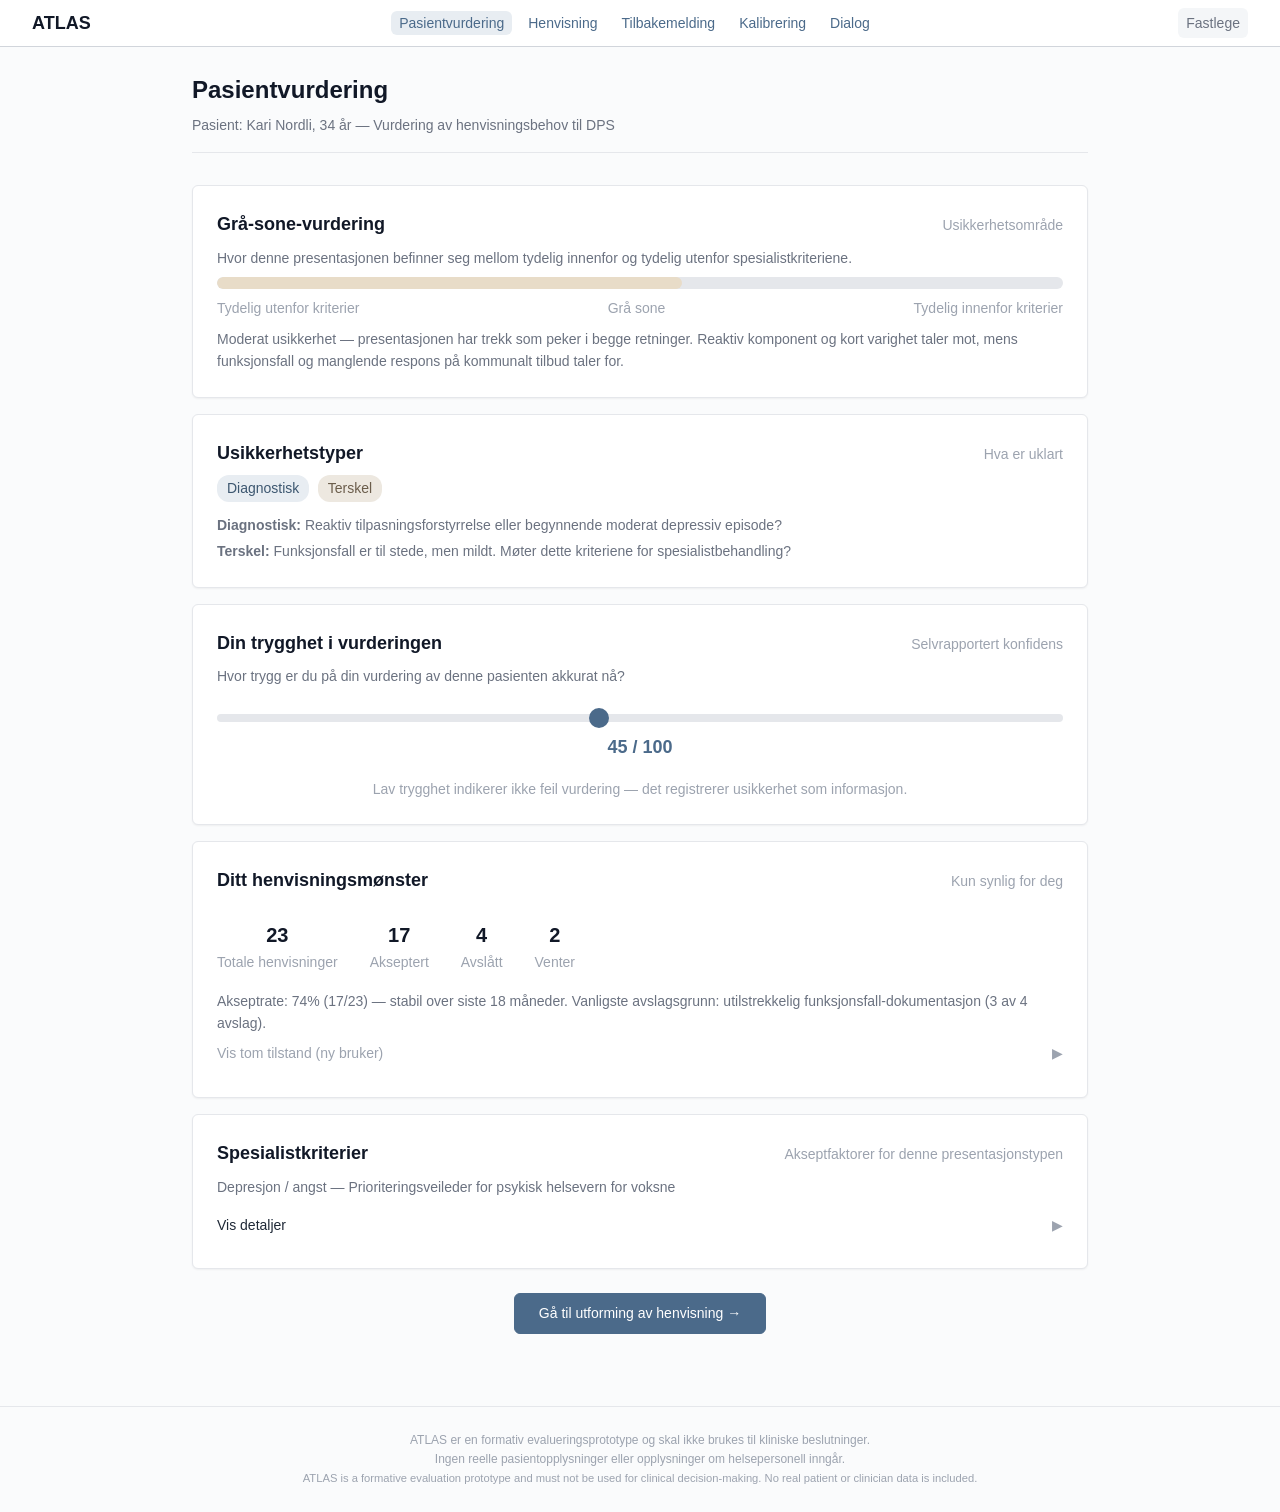
==== gp/1a.html @ a5024516 "ATLAS formative evaluation prototype v1.0 — 7 screens, 27 components, all 10 DPs" ====
<!DOCTYPE html>
<html lang="no">
<head>
  <meta charset="UTF-8">
  <meta name="viewport" content="width=device-width, initial-scale=1.0">
  <title>ATLAS — Pasientvurdering (Fastlege)</title>
  <link rel="stylesheet" href="../css/style.css">
</head>
<body>

  <!-- Screen 1A: GP Patient Assessment Overview | Decision Point 1 -->
  <nav class="nav-bar">
    <span class="nav-title">ATLAS</span>
    <ul class="nav-links">
      <li><a href="1a.html" class="active">Pasientvurdering</a></li>
      <li><a href="1b.html">Henvisning</a></li>
      <li><a href="1c.html">Tilbakemelding</a></li>
      <li><a href="../shared/3a.html">Kalibrering</a></li>
      <li><a href="../shared/3b.html">Dialog</a></li>
    </ul>
    <span class="nav-role">Fastlege</span>
  </nav>

  <div class="page-container">

    <div class="screen-header">
      <h1>Pasientvurdering</h1>
      <p class="screen-context">Pasient: Kari Nordli, 34 år — Vurdering av henvisningsbehov til DPS</p>
    </div>

    <!-- Component 1: Grey-zone indicator | DP7 | CUCF D1 | Source: atlas-mockup-specification Screen 1A Row 1 -->
    <div class="card">
      <div class="card-header">
        <span class="card-title">Grå-sone-vurdering</span>
        <span class="card-label">Usikkerhetsområde</span>
      </div>
      <p style="font-size: var(--text-sm); color: var(--color-text-secondary); margin-bottom: var(--space-sm);">
        Hvor denne presentasjonen befinner seg mellom tydelig innenfor og tydelig utenfor spesialistkriteriene.
      </p>
      <div class="uncertainty-band moderate" style="background: var(--color-border-light);">
        <div class="band-fill" style="width: 55%;"></div>
      </div>
      <div class="uncertainty-labels">
        <span>Tydelig utenfor kriterier</span>
        <span>Grå sone</span>
        <span>Tydelig innenfor kriterier</span>
      </div>
      <p style="font-size: var(--text-sm); color: var(--color-text-secondary); margin-top: var(--space-sm);">
        Moderat usikkerhet — presentasjonen har trekk som peker i begge retninger. Reaktiv komponent og kort varighet taler mot, mens funksjonsfall og manglende respons på kommunalt tilbud taler for.
      </p>
    </div>

    <!-- Component 2: Uncertainty type flags | DP7 | CUCF D1 | Source: atlas-mockup-specification Screen 1A Row 2 -->
    <div class="card">
      <div class="card-header">
        <span class="card-title">Usikkerhetstyper</span>
        <span class="card-label">Hva er uklart</span>
      </div>
      <div style="margin-top: var(--space-xs);">
        <span class="tag tag-diagnostic">Diagnostisk</span>
        <span class="tag tag-threshold">Terskel</span>
      </div>
      <div style="margin-top: var(--space-sm); font-size: var(--text-sm); color: var(--color-text-secondary);">
        <p style="margin-bottom: var(--space-xs);"><strong>Diagnostisk:</strong> Reaktiv tilpasningsforstyrrelse eller begynnende moderat depressiv episode?</p>
        <p><strong>Terskel:</strong> Funksjonsfall er til stede, men mildt. Møter dette kriteriene for spesialistbehandling?</p>
      </div>
    </div>

    <!-- Component 3: Confidence self-report | DP1, DP10 | CUCF D2 | Source: atlas-mockup-specification Screen 1A Row 3 -->
    <div class="card">
      <div class="card-header">
        <span class="card-title">Din trygghet i vurderingen</span>
        <span class="card-label">Selvrapportert konfidens</span>
      </div>
      <p style="font-size: var(--text-sm); color: var(--color-text-secondary); margin-bottom: var(--space-sm);">
        Hvor trygg er du på din vurdering av denne pasienten akkurat nå?
      </p>
      <div class="confidence-slider-container">
        <input type="range" class="confidence-slider" min="0" max="100" value="45">
        <div class="confidence-value">45 / 100</div>
      </div>
      <p style="font-size: var(--text-sm); color: var(--color-text-muted); text-align: center;">
        Lav trygghet indikerer ikke feil vurdering — det registrerer usikkerhet som informasjon.
      </p>
    </div>

    <!-- Component 4: Pattern history summary | DP1, DP10 | CUCF D2 | Source: atlas-mockup-specification Screen 1A Row 4 -->
    <div class="card">
      <div class="card-header">
        <span class="card-title">Ditt henvisningsmønster</span>
        <span class="card-label">Kun synlig for deg</span>
      </div>

      <!-- Mature data state -->
      <div class="trend-summary">
        <div class="trend-stat">
          <div class="stat-value">23</div>
          <div class="stat-label">Totale henvisninger</div>
        </div>
        <div class="trend-stat">
          <div class="stat-value">17</div>
          <div class="stat-label">Akseptert</div>
        </div>
        <div class="trend-stat">
          <div class="stat-value">4</div>
          <div class="stat-label">Avslått</div>
        </div>
        <div class="trend-stat">
          <div class="stat-value">2</div>
          <div class="stat-label">Venter</div>
        </div>
      </div>
      <p style="font-size: var(--text-sm); color: var(--color-text-secondary);">
        Akseptrate: 74% (17/23) — stabil over siste 18 måneder. Vanligste avslagsgrunn: utilstrekkelig funksjonsfall-dokumentasjon (3 av 4 avslag).
      </p>

      <!-- Bootstrap-aware empty state (hidden by default, demonstrates BP8) -->
      <div class="expandable-header">
        <span style="font-size: var(--text-sm); color: var(--color-text-muted);">Vis tom tilstand (ny bruker)</span>
        <span class="toggle-icon">&#9654;</span>
      </div>
      <div class="expandable-content">
        <div class="empty-state">
          Ingen henvisningsdata ennå. Mønsteret ditt vises her etter at du har sendt dine første henvisninger og mottatt tilbakemelding.
        </div>
      </div>
    </div>

    <!-- Component 5: Quick-view criteria panel | DP2 | CUCF D1 | Source: atlas-mockup-specification Screen 1A Row 5 -->
    <div class="card">
      <div class="card-header">
        <span class="card-title">Spesialistkriterier</span>
        <span class="card-label">Akseptfaktorer for denne presentasjonstypen</span>
      </div>
      <p style="font-size: var(--text-sm); color: var(--color-text-secondary); margin-bottom: var(--space-sm);">
        Depresjon / angst — Prioriteringsveileder for psykisk helsevern for voksne
      </p>

      <div class="expandable-header">
        <span style="font-size: var(--text-sm); font-weight: 500;">Vis detaljer</span>
        <span class="toggle-icon">&#9654;</span>
      </div>
      <div class="expandable-content">
        <table style="width: 100%; font-size: var(--text-sm); border-collapse: collapse;">
          <tr style="border-bottom: 1px solid var(--color-border-light);">
            <td style="padding: var(--space-sm); font-weight: 500;">Symptomenes alvorlighetsgrad</td>
            <td style="padding: var(--space-sm); color: var(--color-text-secondary);">Moderat til alvorlig. PHQ-9 &ge; 15 eller tilsvarende klinisk vurdering.</td>
          </tr>
          <tr style="border-bottom: 1px solid var(--color-border-light);">
            <td style="padding: var(--space-sm); font-weight: 500;">Funksjonsnivå</td>
            <td style="padding: var(--space-sm); color: var(--color-text-secondary);">Betydelig funksjonsfall i arbeid, sosial fungering eller daglige aktiviteter.</td>
          </tr>
          <tr style="border-bottom: 1px solid var(--color-border-light);">
            <td style="padding: var(--space-sm); font-weight: 500;">Varighet</td>
            <td style="padding: var(--space-sm); color: var(--color-text-secondary);">Symptomer i mer enn 2-3 måneder, eller akutt forverring.</td>
          </tr>
          <tr style="border-bottom: 1px solid var(--color-border-light);">
            <td style="padding: var(--space-sm); font-weight: 500;">Tidligere behandling</td>
            <td style="padding: var(--space-sm); color: var(--color-text-secondary);">Har forsøkt adekvat behandling i primærhelsetjenesten uten tilstrekkelig bedring.</td>
          </tr>
          <tr style="border-bottom: 1px solid var(--color-border-light);">
            <td style="padding: var(--space-sm); font-weight: 500;">Risikovurdering</td>
            <td style="padding: var(--space-sm); color: var(--color-text-secondary);">Selvmordsrisiko, voldsrisiko eller alvorlig selvforsømmelse.</td>
          </tr>
          <tr>
            <td style="padding: var(--space-sm); font-weight: 500;">Behandlingsnytte</td>
            <td style="padding: var(--space-sm); color: var(--color-text-secondary);">Forventet nytte av spesialistbehandling fremfor videre primærhelsetjeneste. Spesialistvurdert kriterium.</td>
          </tr>
        </table>
        <p style="font-size: 0.75rem; color: var(--color-text-muted); margin-top: var(--space-sm);">
          Merk: Behandlingsnytte vurderes av spesialisten og er ikke alltid synlig for fastlegen. Denne oversikten viser kjente akseptfaktorer, ikke en komplett sjekkliste.
        </p>
      </div>
    </div>

    <div style="margin-top: var(--space-lg); text-align: center;">
      <a href="1b.html" class="btn btn-primary">Gå til utforming av henvisning &rarr;</a>
    </div>

  </div>

  <footer class="prototype-disclaimer">
    ATLAS er en formativ evalueringsprototype og skal ikke brukes til kliniske beslutninger.<br>
    Ingen reelle pasientopplysninger eller opplysninger om helsepersonell inngår.<br>
    <span style="font-size: 0.7rem;">ATLAS is a formative evaluation prototype and must not be used for clinical decision-making. No real patient or clinician data is included.</span>
  </footer>

  <script src="../js/nav.js"></script>
</body>
</html>
---- css/style.css ----
/* ATLAS Formative Evaluation Prototype — Shared Stylesheet
   Design tokens: Norwegian clinical aesthetic. Quiet, collegial, factual.
   No dashboard-fancy. No startup polish. Boringly usable. */

/* ── Design Tokens ── */
:root {
  /* Colours: muted, professional, no traffic-light semantics */
  --color-bg: #FAFBFC;
  --color-surface: #FFFFFF;
  --color-surface-alt: #F4F6F8;
  --color-border: #D1D5DB;
  --color-border-light: #E5E7EB;
  --color-text: #1F2937;
  --color-text-secondary: #6B7280;
  --color-text-muted: #9CA3AF;
  --color-heading: #111827;

  /* Uncertainty tonal gradients — neutral, NOT traffic-light */
  --color-uncertainty-low: #D1E7DD;
  --color-uncertainty-moderate: #E8DCC8;
  --color-uncertainty-high: #D4C5C7;

  /* Accent — subtle blue-grey, not attention-grabbing */
  --color-accent: #4B6A8A;
  --color-accent-light: #E8EDF2;
  --color-accent-hover: #3D5770;

  /* Feedback states — muted, informational */
  --color-accepted: #6B8E6B;
  --color-rejected: #9B7171;
  --color-pending: #8B8B6B;

  /* Spacing */
  --space-xs: 0.25rem;
  --space-sm: 0.5rem;
  --space-md: 1rem;
  --space-lg: 1.5rem;
  --space-xl: 2rem;
  --space-2xl: 3rem;

  /* Typography */
  --font-body: -apple-system, BlinkMacSystemFont, "Segoe UI", Roboto, "Helvetica Neue", Arial, sans-serif;
  --font-mono: "SF Mono", "Fira Code", "Fira Mono", monospace;
  --text-sm: 0.875rem;
  --text-base: 1rem;
  --text-lg: 1.125rem;
  --text-xl: 1.25rem;
  --text-2xl: 1.5rem;
  --line-height: 1.6;

  /* Layout */
  --max-width: 960px;
  --border-radius: 6px;
  --shadow-sm: 0 1px 2px rgba(0, 0, 0, 0.05);
  --shadow-md: 0 2px 4px rgba(0, 0, 0, 0.08);
}

/* ── Reset & Base ── */
*, *::before, *::after {
  box-sizing: border-box;
  margin: 0;
  padding: 0;
}

body {
  font-family: var(--font-body);
  font-size: var(--text-base);
  line-height: var(--line-height);
  color: var(--color-text);
  background: var(--color-bg);
  min-height: 100vh;
}

/* ── Layout ── */
.page-container {
  max-width: var(--max-width);
  margin: 0 auto;
  padding: var(--space-lg) var(--space-xl);
}

/* ── Navigation ── */
.nav-bar {
  background: var(--color-surface);
  border-bottom: 1px solid var(--color-border);
  padding: var(--space-sm) var(--space-xl);
  display: flex;
  align-items: center;
  justify-content: space-between;
  position: sticky;
  top: 0;
  z-index: 100;
}

.nav-bar .nav-title {
  font-size: var(--text-lg);
  font-weight: 600;
  color: var(--color-heading);
}

.nav-bar .nav-role {
  font-size: var(--text-sm);
  color: var(--color-text-secondary);
  background: var(--color-surface-alt);
  padding: var(--space-xs) var(--space-sm);
  border-radius: var(--border-radius);
}

.nav-links {
  display: flex;
  gap: var(--space-sm);
  list-style: none;
}

.nav-links a {
  font-size: var(--text-sm);
  color: var(--color-accent);
  text-decoration: none;
  padding: var(--space-xs) var(--space-sm);
  border-radius: var(--border-radius);
  transition: background 0.15s;
}

.nav-links a:hover,
.nav-links a.active {
  background: var(--color-accent-light);
}

/* ── Welcome Page ── */
.welcome-container {
  display: flex;
  flex-direction: column;
  align-items: center;
  justify-content: center;
  min-height: 80vh;
  text-align: center;
  padding: var(--space-2xl);
}

.welcome-title {
  font-size: var(--text-2xl);
  font-weight: 600;
  color: var(--color-heading);
  margin-bottom: var(--space-sm);
}

.welcome-subtitle {
  font-size: var(--text-base);
  color: var(--color-text-secondary);
  margin-bottom: var(--space-2xl);
  max-width: 600px;
}

.role-cards {
  display: flex;
  gap: var(--space-xl);
  flex-wrap: wrap;
  justify-content: center;
}

.role-card {
  background: var(--color-surface);
  border: 1px solid var(--color-border);
  border-radius: var(--border-radius);
  padding: var(--space-xl) var(--space-2xl);
  text-decoration: none;
  color: var(--color-text);
  transition: border-color 0.15s, box-shadow 0.15s;
  max-width: 320px;
}

.role-card:hover {
  border-color: var(--color-accent);
  box-shadow: var(--shadow-md);
}

.role-card h2 {
  font-size: var(--text-xl);
  font-weight: 600;
  color: var(--color-heading);
  margin-bottom: var(--space-sm);
}

.role-card p {
  font-size: var(--text-sm);
  color: var(--color-text-secondary);
}

/* ── Screen Header ── */
.screen-header {
  margin-bottom: var(--space-xl);
  padding-bottom: var(--space-md);
  border-bottom: 1px solid var(--color-border-light);
}

.screen-header h1 {
  font-size: var(--text-2xl);
  font-weight: 600;
  color: var(--color-heading);
  margin-bottom: var(--space-xs);
}

.screen-header .screen-context {
  font-size: var(--text-sm);
  color: var(--color-text-secondary);
}

/* ── Card Component ── */
.card {
  background: var(--color-surface);
  border: 1px solid var(--color-border-light);
  border-radius: var(--border-radius);
  padding: var(--space-lg);
  margin-bottom: var(--space-md);
  box-shadow: var(--shadow-sm);
}

.card-header {
  display: flex;
  justify-content: space-between;
  align-items: baseline;
  margin-bottom: var(--space-sm);
}

.card-title {
  font-size: var(--text-lg);
  font-weight: 600;
  color: var(--color-heading);
}

.card-label {
  font-size: var(--text-sm);
  color: var(--color-text-muted);
}

/* ── Expand/Collapse (System 1 → System 2) ── */
.expandable-header {
  cursor: pointer;
  display: flex;
  justify-content: space-between;
  align-items: center;
  padding: var(--space-sm) 0;
  user-select: none;
}

.expandable-header .toggle-icon {
  font-size: var(--text-sm);
  color: var(--color-text-muted);
  transition: transform 0.2s;
}

.expandable-header .toggle-icon.open {
  transform: rotate(90deg);
}

.expandable-content {
  display: none;
  padding-top: var(--space-sm);
  border-top: 1px solid var(--color-border-light);
  margin-top: var(--space-sm);
}

.expandable-content.visible {
  display: block;
}

/* ── Uncertainty Band (Grey-zone indicator) ── */
.uncertainty-band {
  height: 12px;
  border-radius: 6px;
  margin: var(--space-sm) 0;
  position: relative;
  overflow: hidden;
}

.uncertainty-band .band-fill {
  height: 100%;
  border-radius: 6px;
  transition: width 0.3s;
}

.uncertainty-band.low .band-fill { background: var(--color-uncertainty-low); }
.uncertainty-band.moderate .band-fill { background: var(--color-uncertainty-moderate); }
.uncertainty-band.high .band-fill { background: var(--color-uncertainty-high); }

.uncertainty-labels {
  display: flex;
  justify-content: space-between;
  font-size: var(--text-sm);
  color: var(--color-text-muted);
  margin-top: var(--space-xs);
}

/* ── Confidence Slider ── */
.confidence-slider-container {
  margin: var(--space-md) 0;
}

.confidence-slider {
  width: 100%;
  height: 8px;
  -webkit-appearance: none;
  background: var(--color-border-light);
  border-radius: 4px;
  outline: none;
}

.confidence-slider::-webkit-slider-thumb {
  -webkit-appearance: none;
  width: 20px;
  height: 20px;
  border-radius: 50%;
  background: var(--color-accent);
  cursor: pointer;
}

.confidence-value {
  text-align: center;
  font-size: var(--text-lg);
  font-weight: 600;
  color: var(--color-accent);
  margin-top: var(--space-xs);
}

/* ── Tags / Flags ── */
.tag {
  display: inline-block;
  font-size: var(--text-sm);
  padding: 2px 10px;
  border-radius: 12px;
  margin-right: var(--space-xs);
  margin-bottom: var(--space-xs);
}

.tag-diagnostic { background: #E8EDF2; color: #3D5770; }
.tag-threshold { background: #EDE8E0; color: #6B5D4B; }
.tag-epistemological { background: #E8E0ED; color: #5D4B6B; }
.tag-rejection { background: #F0E8E8; color: #6B4B4B; }

/* ── Status Indicators ── */
.status-badge {
  display: inline-block;
  font-size: var(--text-sm);
  font-weight: 500;
  padding: 2px 10px;
  border-radius: 12px;
}

.status-accepted { background: #D1E7DD; color: #2D5A2D; }
.status-rejected { background: #E7D1D1; color: #5A2D2D; }
.status-pending { background: #E7E5D1; color: #5A572D; }
.status-needs-info { background: #D1DEE7; color: #2D445A; }

/* ── Info Completeness Guide ── */
.completeness-grid {
  display: grid;
  grid-template-columns: 1fr 1fr;
  gap: var(--space-sm);
}

.completeness-item {
  display: flex;
  align-items: center;
  gap: var(--space-sm);
  padding: var(--space-sm);
  border-radius: var(--border-radius);
  font-size: var(--text-sm);
}

.completeness-item.addressed { background: var(--color-surface-alt); }
.completeness-item.unaddressed { background: #FFF8F0; }

.completeness-icon {
  width: 18px;
  height: 18px;
  border-radius: 50%;
  display: flex;
  align-items: center;
  justify-content: center;
  font-size: 11px;
  flex-shrink: 0;
}

.completeness-icon.addressed { background: var(--color-uncertainty-low); color: #2D5A2D; }
.completeness-icon.unaddressed { background: var(--color-uncertainty-moderate); color: #6B5D4B; }

/* ── Form Elements (display only, not functional) ── */
.form-field {
  margin-bottom: var(--space-md);
}

.form-label {
  display: block;
  font-size: var(--text-sm);
  font-weight: 500;
  color: var(--color-text-secondary);
  margin-bottom: var(--space-xs);
}

.form-textarea {
  width: 100%;
  min-height: 80px;
  padding: var(--space-sm);
  border: 1px solid var(--color-border);
  border-radius: var(--border-radius);
  font-family: var(--font-body);
  font-size: var(--text-sm);
  color: var(--color-text);
  background: var(--color-surface);
  resize: vertical;
}

.form-textarea[readonly] {
  background: var(--color-surface-alt);
}

/* ── Trend Display ── */
.trend-summary {
  display: flex;
  gap: var(--space-xl);
  padding: var(--space-md) 0;
}

.trend-stat {
  text-align: center;
}

.trend-stat .stat-value {
  font-size: var(--text-xl);
  font-weight: 600;
  color: var(--color-heading);
}

.trend-stat .stat-label {
  font-size: var(--text-sm);
  color: var(--color-text-muted);
}

/* ── Dialogue Thread ── */
.thread {
  border-left: 3px solid var(--color-border-light);
  padding-left: var(--space-md);
  margin: var(--space-md) 0;
}

.thread-message {
  margin-bottom: var(--space-md);
  padding-bottom: var(--space-md);
  border-bottom: 1px solid var(--color-border-light);
}

.thread-message:last-child {
  border-bottom: none;
  margin-bottom: 0;
  padding-bottom: 0;
}

.thread-author {
  font-size: var(--text-sm);
  font-weight: 600;
  color: var(--color-accent);
  margin-bottom: var(--space-xs);
}

.thread-time {
  font-size: var(--text-sm);
  color: var(--color-text-muted);
  margin-left: var(--space-sm);
  font-weight: 400;
}

/* ── Buttons ── */
.btn {
  display: inline-block;
  padding: var(--space-sm) var(--space-lg);
  font-size: var(--text-sm);
  font-weight: 500;
  border: 1px solid var(--color-border);
  border-radius: var(--border-radius);
  background: var(--color-surface);
  color: var(--color-text);
  cursor: pointer;
  text-decoration: none;
  transition: background 0.15s, border-color 0.15s;
}

.btn:hover {
  background: var(--color-surface-alt);
  border-color: var(--color-accent);
}

.btn-primary {
  background: var(--color-accent);
  color: white;
  border-color: var(--color-accent);
}

.btn-primary:hover {
  background: var(--color-accent-hover);
}

/* ── Override Section ── */
.override-section {
  background: var(--color-surface-alt);
  border: 1px dashed var(--color-border);
  border-radius: var(--border-radius);
  padding: var(--space-md);
  margin-top: var(--space-md);
}

.override-section .override-title {
  font-size: var(--text-sm);
  font-weight: 500;
  color: var(--color-text-secondary);
  margin-bottom: var(--space-sm);
}

/* ── Empty State (Bootstrap awareness) ── */
.empty-state {
  text-align: center;
  padding: var(--space-xl);
  color: var(--color-text-muted);
  font-size: var(--text-sm);
  border: 1px dashed var(--color-border-light);
  border-radius: var(--border-radius);
}

/* ── Footer Disclaimer ── */
.prototype-disclaimer {
  text-align: center;
  font-size: 0.75rem;
  color: var(--color-text-muted);
  padding: var(--space-lg) var(--space-md);
  margin-top: var(--space-2xl);
  border-top: 1px solid var(--color-border-light);
}

/* ── Responsive ── */
@media (max-width: 768px) {
  .page-container { padding: var(--space-md); }
  .role-cards { flex-direction: column; align-items: center; }
  .completeness-grid { grid-template-columns: 1fr; }
  .trend-summary { flex-direction: column; gap: var(--space-md); }
  .nav-links { display: none; }
}
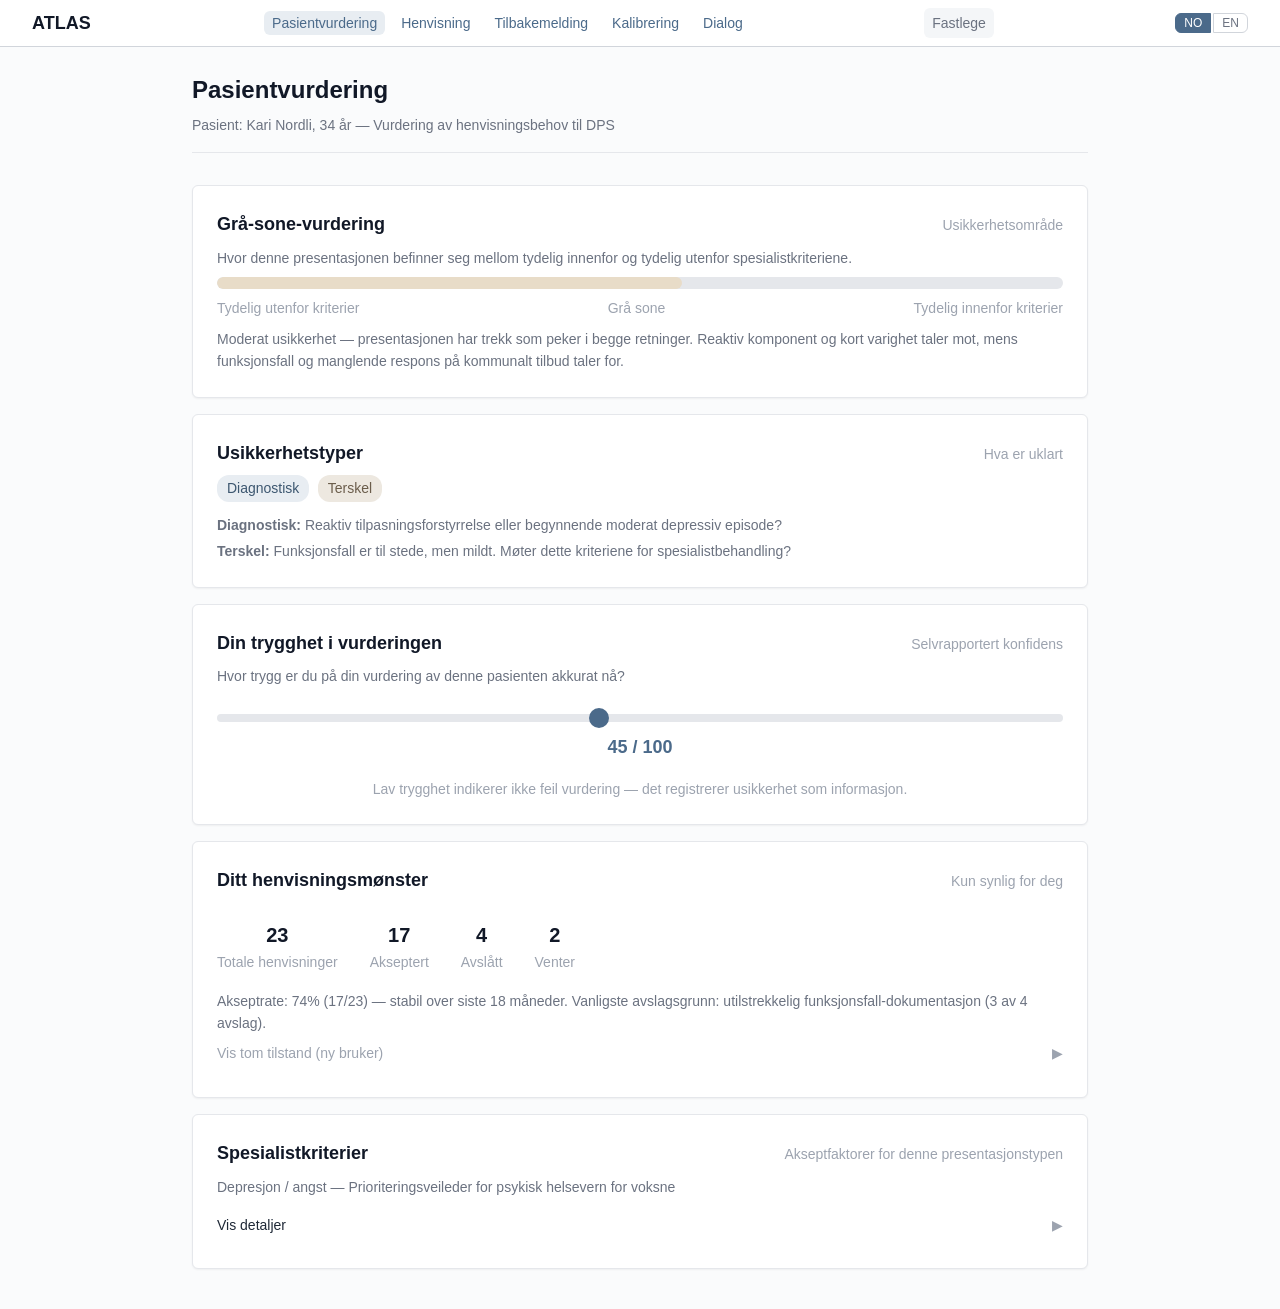
==== commit 49ef55f5: "Add NO/EN language toggle with full English translations across all 8 pages" ====
--- a/gp/1a.html
+++ b/gp/1a.html
@@ -12,40 +12,40 @@
   <nav class="nav-bar">
     <span class="nav-title">ATLAS</span>
     <ul class="nav-links">
-      <li><a href="1a.html" class="active">Pasientvurdering</a></li>
-      <li><a href="1b.html">Henvisning</a></li>
-      <li><a href="1c.html">Tilbakemelding</a></li>
-      <li><a href="../shared/3a.html">Kalibrering</a></li>
-      <li><a href="../shared/3b.html">Dialog</a></li>
+      <li><a href="1a.html" class="active" data-en="Patient assessment">Pasientvurdering</a></li>
+      <li><a href="1b.html" data-en="Referral">Henvisning</a></li>
+      <li><a href="1c.html" data-en="Feedback">Tilbakemelding</a></li>
+      <li><a href="../shared/3a.html" data-en="Calibration">Kalibrering</a></li>
+      <li><a href="../shared/3b.html" data-en="Dialogue">Dialog</a></li>
     </ul>
-    <span class="nav-role">Fastlege</span>
+    <span class="nav-role" data-en="GP">Fastlege</span><div class="lang-toggle"><button data-lang="no" class="active">NO</button><button data-lang="en">EN</button></div>
   </nav>
 
   <div class="page-container">
 
     <div class="screen-header">
-      <h1>Pasientvurdering</h1>
-      <p class="screen-context">Pasient: Kari Nordli, 34 år — Vurdering av henvisningsbehov til DPS</p>
+      <h1 data-en="Patient assessment">Pasientvurdering</h1>
+      <p class="screen-context" data-en="Patient: Kari Nordli, 34 years — Assessment of referral need to DPS">Pasient: Kari Nordli, 34 år — Vurdering av henvisningsbehov til DPS</p>
     </div>
 
     <!-- Component 1: Grey-zone indicator | DP7 | CUCF D1 | Source: atlas-mockup-specification Screen 1A Row 1 -->
     <div class="card">
       <div class="card-header">
-        <span class="card-title">Grå-sone-vurdering</span>
-        <span class="card-label">Usikkerhetsområde</span>
+        <span class="card-title" data-en="Grey zone assessment">Grå-sone-vurdering</span>
+        <span class="card-label" data-en="Uncertainty area">Usikkerhetsområde</span>
       </div>
-      <p style="font-size: var(--text-sm); color: var(--color-text-secondary); margin-bottom: var(--space-sm);">
+      <p style="font-size: var(--text-sm); color: var(--color-text-secondary); margin-bottom: var(--space-sm);" data-en="Where this presentation falls between clearly within and clearly outside specialist criteria.">
         Hvor denne presentasjonen befinner seg mellom tydelig innenfor og tydelig utenfor spesialistkriteriene.
       </p>
       <div class="uncertainty-band moderate" style="background: var(--color-border-light);">
         <div class="band-fill" style="width: 55%;"></div>
       </div>
       <div class="uncertainty-labels">
-        <span>Tydelig utenfor kriterier</span>
-        <span>Grå sone</span>
-        <span>Tydelig innenfor kriterier</span>
+        <span data-en="Clearly outside criteria">Tydelig utenfor kriterier</span>
+        <span data-en="Grey zone">Grå sone</span>
+        <span data-en="Clearly within criteria">Tydelig innenfor kriterier</span>
       </div>
-      <p style="font-size: var(--text-sm); color: var(--color-text-secondary); margin-top: var(--space-sm);">
+      <p style="font-size: var(--text-sm); color: var(--color-text-secondary); margin-top: var(--space-sm);" data-en="Moderate uncertainty — the presentation has features pointing in both directions. Reactive component and short duration argue against, while functional decline and lack of response to municipal services argue for.">
         Moderat usikkerhet — presentasjonen har trekk som peker i begge retninger. Reaktiv komponent og kort varighet taler mot, mens funksjonsfall og manglende respons på kommunalt tilbud taler for.
       </p>
     </div>
@@ -53,33 +53,33 @@
     <!-- Component 2: Uncertainty type flags | DP7 | CUCF D1 | Source: atlas-mockup-specification Screen 1A Row 2 -->
     <div class="card">
       <div class="card-header">
-        <span class="card-title">Usikkerhetstyper</span>
-        <span class="card-label">Hva er uklart</span>
+        <span class="card-title" data-en="Uncertainty types">Usikkerhetstyper</span>
+        <span class="card-label" data-en="What is unclear">Hva er uklart</span>
       </div>
       <div style="margin-top: var(--space-xs);">
-        <span class="tag tag-diagnostic">Diagnostisk</span>
-        <span class="tag tag-threshold">Terskel</span>
+        <span class="tag tag-diagnostic" data-en="Diagnostic">Diagnostisk</span>
+        <span class="tag tag-threshold" data-en="Threshold">Terskel</span>
       </div>
       <div style="margin-top: var(--space-sm); font-size: var(--text-sm); color: var(--color-text-secondary);">
-        <p style="margin-bottom: var(--space-xs);"><strong>Diagnostisk:</strong> Reaktiv tilpasningsforstyrrelse eller begynnende moderat depressiv episode?</p>
-        <p><strong>Terskel:</strong> Funksjonsfall er til stede, men mildt. Møter dette kriteriene for spesialistbehandling?</p>
+        <p style="margin-bottom: var(--space-xs);" data-en="&lt;strong&gt;Diagnostic:&lt;/strong&gt; Reactive adjustment disorder or emerging moderate depressive episode?"><strong>Diagnostisk:</strong> Reaktiv tilpasningsforstyrrelse eller begynnende moderat depressiv episode?</p>
+        <p data-en="&lt;strong&gt;Threshold:&lt;/strong&gt; Functional decline is present but mild. Does this meet criteria for specialist treatment?"><strong>Terskel:</strong> Funksjonsfall er til stede, men mildt. Møter dette kriteriene for spesialistbehandling?</p>
       </div>
     </div>
 
     <!-- Component 3: Confidence self-report | DP1, DP10 | CUCF D2 | Source: atlas-mockup-specification Screen 1A Row 3 -->
     <div class="card">
       <div class="card-header">
-        <span class="card-title">Din trygghet i vurderingen</span>
-        <span class="card-label">Selvrapportert konfidens</span>
+        <span class="card-title" data-en="Your confidence in the assessment">Din trygghet i vurderingen</span>
+        <span class="card-label" data-en="Self-reported confidence">Selvrapportert konfidens</span>
       </div>
-      <p style="font-size: var(--text-sm); color: var(--color-text-secondary); margin-bottom: var(--space-sm);">
+      <p style="font-size: var(--text-sm); color: var(--color-text-secondary); margin-bottom: var(--space-sm);" data-en="How confident are you in your assessment of this patient right now?">
         Hvor trygg er du på din vurdering av denne pasienten akkurat nå?
       </p>
       <div class="confidence-slider-container">
         <input type="range" class="confidence-slider" min="0" max="100" value="45">
         <div class="confidence-value">45 / 100</div>
       </div>
-      <p style="font-size: var(--text-sm); color: var(--color-text-muted); text-align: center;">
+      <p style="font-size: var(--text-sm); color: var(--color-text-muted); text-align: center;" data-en="Low confidence does not indicate a wrong assessment — it records uncertainty as information.">
         Lav trygghet indikerer ikke feil vurdering — det registrerer usikkerhet som informasjon.
       </p>
     </div>
@@ -87,40 +87,40 @@
     <!-- Component 4: Pattern history summary | DP1, DP10 | CUCF D2 | Source: atlas-mockup-specification Screen 1A Row 4 -->
     <div class="card">
       <div class="card-header">
-        <span class="card-title">Ditt henvisningsmønster</span>
-        <span class="card-label">Kun synlig for deg</span>
+        <span class="card-title" data-en="Your referral pattern">Ditt henvisningsmønster</span>
+        <span class="card-label" data-en="Only visible to you">Kun synlig for deg</span>
       </div>
 
       <!-- Mature data state -->
       <div class="trend-summary">
         <div class="trend-stat">
           <div class="stat-value">23</div>
-          <div class="stat-label">Totale henvisninger</div>
+          <div class="stat-label" data-en="Total referrals">Totale henvisninger</div>
         </div>
         <div class="trend-stat">
           <div class="stat-value">17</div>
-          <div class="stat-label">Akseptert</div>
+          <div class="stat-label" data-en="Accepted">Akseptert</div>
         </div>
         <div class="trend-stat">
           <div class="stat-value">4</div>
-          <div class="stat-label">Avslått</div>
+          <div class="stat-label" data-en="Rejected">Avslått</div>
         </div>
         <div class="trend-stat">
           <div class="stat-value">2</div>
-          <div class="stat-label">Venter</div>
+          <div class="stat-label" data-en="Pending">Venter</div>
         </div>
       </div>
-      <p style="font-size: var(--text-sm); color: var(--color-text-secondary);">
+      <p style="font-size: var(--text-sm); color: var(--color-text-secondary);" data-en="Acceptance rate: 74% (17/23) — stable over the last 18 months. Most common rejection reason: insufficient functional decline documentation (3 of 4 rejections).">
         Akseptrate: 74% (17/23) — stabil over siste 18 måneder. Vanligste avslagsgrunn: utilstrekkelig funksjonsfall-dokumentasjon (3 av 4 avslag).
       </p>
 
       <!-- Bootstrap-aware empty state (hidden by default, demonstrates BP8) -->
       <div class="expandable-header">
-        <span style="font-size: var(--text-sm); color: var(--color-text-muted);">Vis tom tilstand (ny bruker)</span>
+        <span style="font-size: var(--text-sm); color: var(--color-text-muted);" data-en="Show empty state (new user)">Vis tom tilstand (ny bruker)</span>
         <span class="toggle-icon">&#9654;</span>
       </div>
       <div class="expandable-content">
-        <div class="empty-state">
+        <div class="empty-state" data-en="No referral data yet. Your pattern will appear here after you have sent your first referrals and received feedback.">
           Ingen henvisningsdata ennå. Mønsteret ditt vises her etter at du har sendt dine første henvisninger og mottatt tilbakemelding.
         </div>
       </div>
@@ -129,62 +129,23 @@
     <!-- Component 5: Quick-view criteria panel | DP2 | CUCF D1 | Source: atlas-mockup-specification Screen 1A Row 5 -->
     <div class="card">
       <div class="card-header">
-        <span class="card-title">Spesialistkriterier</span>
-        <span class="card-label">Akseptfaktorer for denne presentasjonstypen</span>
+        <span class="card-title" data-en="Specialist criteria">Spesialistkriterier</span>
+        <span class="card-label" data-en="Acceptance factors for this presentation type">Akseptfaktorer for denne presentasjonstypen</span>
       </div>
-      <p style="font-size: var(--text-sm); color: var(--color-text-secondary); margin-bottom: var(--space-sm);">
+      <p style="font-size: var(--text-sm); color: var(--color-text-secondary); margin-bottom: var(--space-sm);" data-en="Depression / anxiety — Priority guideline for adult mental health care">
         Depresjon / angst — Prioriteringsveileder for psykisk helsevern for voksne
       </p>
 
       <div class="expandable-header">
-        <span style="font-size: var(--text-sm); font-weight: 500;">Vis detaljer</span>
+        <span style="font-size: var(--text-sm); font-weight: 500;" data-en="Show details">Vis detaljer</span>
         <span class="toggle-icon">&#9654;</span>
       </div>
       <div class="expandable-content">
         <table style="width: 100%; font-size: var(--text-sm); border-collapse: collapse;">
           <tr style="border-bottom: 1px solid var(--color-border-light);">
-            <td style="padding: var(--space-sm); font-weight: 500;">Symptomenes alvorlighetsgrad</td>
-            <td style="padding: var(--space-sm); color: var(--color-text-secondary);">Moderat til alvorlig. PHQ-9 &ge; 15 eller tilsvarende klinisk vurdering.</td>
+            <td style="padding: var(--space-sm); font-weight: 500;" data-en="Symptom severity">Symptomenes alvorlighetsgrad</td>
+            <td style="padding: var(--space-sm); color: var(--color-text-secondary);" data-en="Moderate to severe. PHQ-9 &ge; 15 or equivalent clinical judgement.">Moderat til alvorlig. PHQ-9 &ge; 15 eller tilsvarende klinisk vurdering.</td>
           </tr>
           <tr style="border-bottom: 1px solid var(--color-border-light);">
-            <td style="padding: var(--space-sm); font-weight: 500;">Funksjonsnivå</td>
-            <td style="padding: var(--space-sm); color: var(--color-text-secondary);">Betydelig funksjonsfall i arbeid, sosial fungering eller daglige aktiviteter.</td>
-          </tr>
-          <tr style="border-bottom: 1px solid var(--color-border-light);">
-            <td style="padding: var(--space-sm); font-weight: 500;">Varighet</td>
-            <td style="padding: var(--space-sm); color: var(--color-text-secondary);">Symptomer i mer enn 2-3 måneder, eller akutt forverring.</td>
-          </tr>
-          <tr style="border-bottom: 1px solid var(--color-border-light);">
-            <td style="padding: var(--space-sm); font-weight: 500;">Tidligere behandling</td>
-            <td style="padding: var(--space-sm); color: var(--color-text-secondary);">Har forsøkt adekvat behandling i primærhelsetjenesten uten tilstrekkelig bedring.</td>
-          </tr>
-          <tr style="border-bottom: 1px solid var(--color-border-light);">
-            <td style="padding: var(--space-sm); font-weight: 500;">Risikovurdering</td>
-            <td style="padding: var(--space-sm); color: var(--color-text-secondary);">Selvmordsrisiko, voldsrisiko eller alvorlig selvforsømmelse.</td>
-          </tr>
-          <tr>
-            <td style="padding: var(--space-sm); font-weight: 500;">Behandlingsnytte</td>
-            <td style="padding: var(--space-sm); color: var(--color-text-secondary);">Forventet nytte av spesialistbehandling fremfor videre primærhelsetjeneste. Spesialistvurdert kriterium.</td>
-          </tr>
-        </table>
-        <p style="font-size: 0.75rem; color: var(--color-text-muted); margin-top: var(--space-sm);">
-          Merk: Behandlingsnytte vurderes av spesialisten og er ikke alltid synlig for fastlegen. Denne oversikten viser kjente akseptfaktorer, ikke en komplett sjekkliste.
-        </p>
-      </div>
-    </div>
-
-    <div style="margin-top: var(--space-lg); text-align: center;">
-      <a href="1b.html" class="btn btn-primary">Gå til utforming av henvisning &rarr;</a>
-    </div>
-
-  </div>
-
-  <footer class="prototype-disclaimer">
-    ATLAS er en formativ evalueringsprototype og skal ikke brukes til kliniske beslutninger.<br>
-    Ingen reelle pasientopplysninger eller opplysninger om helsepersonell inngår.<br>
-    <span style="font-size: 0.7rem;">ATLAS is a formative evaluation prototype and must not be used for clinical decision-making. No real patient or clinician data is included.</span>
-  </footer>
-
-  <script src="../js/nav.js"></script>
-</body>
-</html>+            <td style="padding: var(--space-sm); font-weight: 500;" data-en="Functional level">Funksjonsnivå</td>
+            <td style="padding: var(--space-sm); color: var(--color-text-secondary);" data-en="Significant functional decline in work, social functioning or daily activities.">Betydelig funksjonsfall i arbeid, sosial fungering eller daglige aktiviteter.</td>
--- a/css/style.css
+++ b/css/style.css
@@ -105,6 +105,36 @@
   border-radius: var(--border-radius);
 }
 
+.lang-toggle {
+  display: flex;
+  gap: 2px;
+  margin-left: var(--space-sm);
+}
+
+.lang-toggle button {
+  font-size: 0.75rem;
+  padding: 2px 8px;
+  border: 1px solid var(--color-border);
+  background: var(--color-surface);
+  color: var(--color-text-secondary);
+  cursor: pointer;
+  transition: background 0.15s, color 0.15s;
+}
+
+.lang-toggle button:first-child {
+  border-radius: var(--border-radius) 0 0 var(--border-radius);
+}
+
+.lang-toggle button:last-child {
+  border-radius: 0 var(--border-radius) var(--border-radius) 0;
+}
+
+.lang-toggle button.active {
+  background: var(--color-accent);
+  color: #fff;
+  border-color: var(--color-accent);
+}
+
 .nav-links {
   display: flex;
   gap: var(--space-sm);
@@ -520,25 +550,4 @@
   padding: var(--space-xl);
   color: var(--color-text-muted);
   font-size: var(--text-sm);
-  border: 1px dashed var(--color-border-light);
-  border-radius: var(--border-radius);
-}
-
-/* ── Footer Disclaimer ── */
-.prototype-disclaimer {
-  text-align: center;
-  font-size: 0.75rem;
-  color: var(--color-text-muted);
-  padding: var(--space-lg) var(--space-md);
-  margin-top: var(--space-2xl);
-  border-top: 1px solid var(--color-border-light);
-}
-
-/* ── Responsive ── */
-@media (max-width: 768px) {
-  .page-container { padding: var(--space-md); }
-  .role-cards { flex-direction: column; align-items: center; }
-  .completeness-grid { grid-template-columns: 1fr; }
-  .trend-summary { flex-direction: column; gap: var(--space-md); }
-  .nav-links { display: none; }
-}
+  border: 1px dashed var(--color-border
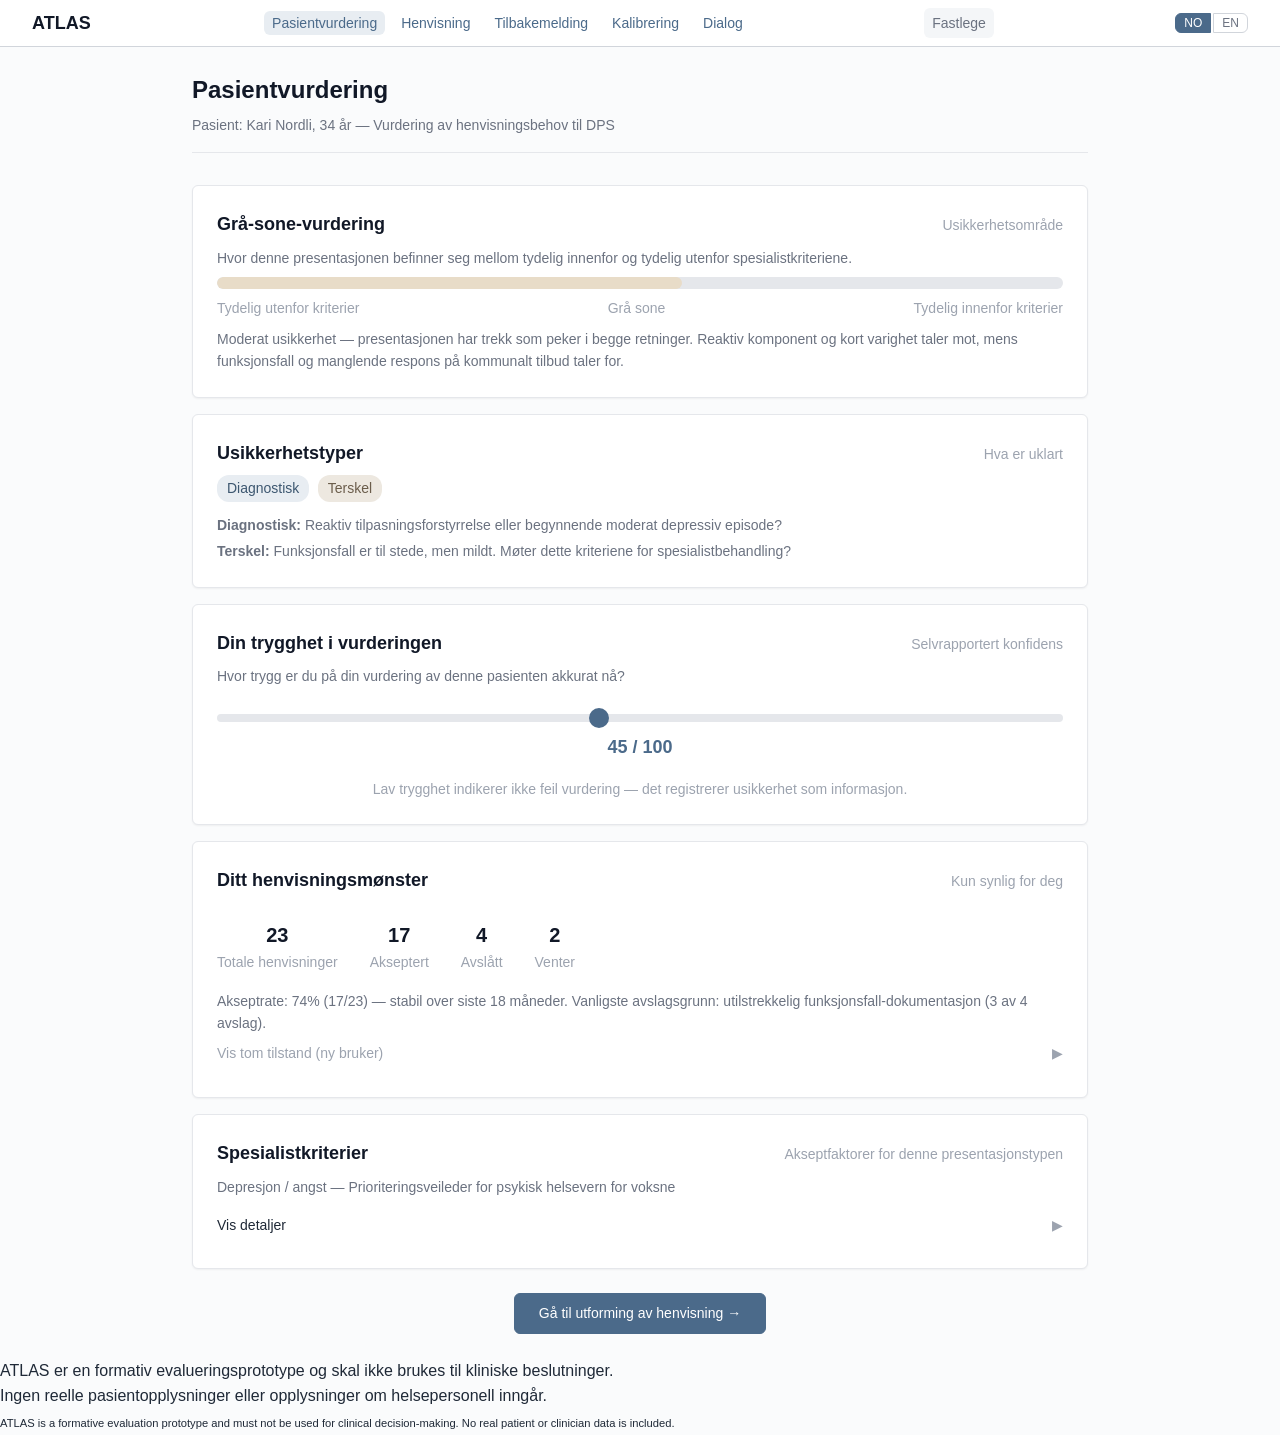
==== commit c4028b48: "Fix: restore complete HTML files with nav.js script tags All 8 HTML files were truncated during init" ====
--- a/gp/1a.html
+++ b/gp/1a.html
@@ -149,3 +149,42 @@
           <tr style="border-bottom: 1px solid var(--color-border-light);">
             <td style="padding: var(--space-sm); font-weight: 500;" data-en="Functional level">Funksjonsnivå</td>
             <td style="padding: var(--space-sm); color: var(--color-text-secondary);" data-en="Significant functional decline in work, social functioning or daily activities.">Betydelig funksjonsfall i arbeid, sosial fungering eller daglige aktiviteter.</td>
+          </tr>
+          <tr style="border-bottom: 1px solid var(--color-border-light);">
+            <td style="padding: var(--space-sm); font-weight: 500;" data-en="Duration">Varighet</td>
+            <td style="padding: var(--space-sm); color: var(--color-text-secondary);" data-en="Symptoms for more than 2-3 months, or acute deterioration.">Symptomer i mer enn 2-3 måneder, eller akutt forverring.</td>
+          </tr>
+          <tr style="border-bottom: 1px solid var(--color-border-light);">
+            <td style="padding: var(--space-sm); font-weight: 500;" data-en="Previous treatment">Tidligere behandling</td>
+            <td style="padding: var(--space-sm); color: var(--color-text-secondary);" data-en="Has attempted adequate treatment in primary care without sufficient improvement.">Har forsøkt adekvat behandling i primærhelsetjenesten uten tilstrekkelig bedring.</td>
+          </tr>
+          <tr style="border-bottom: 1px solid var(--color-border-light);">
+            <td style="padding: var(--space-sm); font-weight: 500;" data-en="Risk assessment">Risikovurdering</td>
+            <td style="padding: var(--space-sm); color: var(--color-text-secondary);" data-en="Suicide risk, violence risk or serious self-neglect.">Selvmordsrisiko, voldsrisiko eller alvorlig selvforsømmelse.</td>
+          </tr>
+          <tr>
+            <td style="padding: var(--space-sm); font-weight: 500;" data-en="Treatment benefit">Behandlingsnytte</td>
+            <td style="padding: var(--space-sm); color: var(--color-text-secondary);" data-en="Expected benefit of specialist treatment over continued primary care. Specialist-assessed criterion.">Forventet nytte av spesialistbehandling fremfor videre primærhelsetjeneste. Spesialistvurdert kriterium.</td>
+          </tr>
+        </table>
+        <p style="font-size: 0.75rem; color: var(--color-text-muted); margin-top: var(--space-sm);" data-en="Note: Treatment benefit is assessed by the specialist and is not always visible to the GP. This overview shows known acceptance factors, not a complete checklist.">
+          Merk: Behandlingsnytte vurderes av spesialisten og er ikke alltid synlig for fastlegen. Denne oversikten viser kjente akseptfaktorer, ikke en komplett sjekkliste.
+        </p>
+      </div>
+    </div>
+
+    <div style="margin-top: var(--space-lg); text-align: center;">
+      <a href="1b.html" class="btn btn-primary" data-en="Go to referral composition &rarr;">Gå til utforming av henvisning &rarr;</a>
+    </div>
+
+  </div>
+
+  <footer class="prototype-disclaimer">
+    ATLAS er en formativ evalueringsprototype og skal ikke brukes til kliniske beslutninger.<br>
+    Ingen reelle pasientopplysninger eller opplysninger om helsepersonell inngår.<br>
+    <span style="font-size: 0.7rem;">ATLAS is a formative evaluation prototype and must not be used for clinical decision-making. No real patient or clinician data is included.</span>
+  </footer>
+
+  <script src="../js/nav.js"></script>
+</body>
+</html>
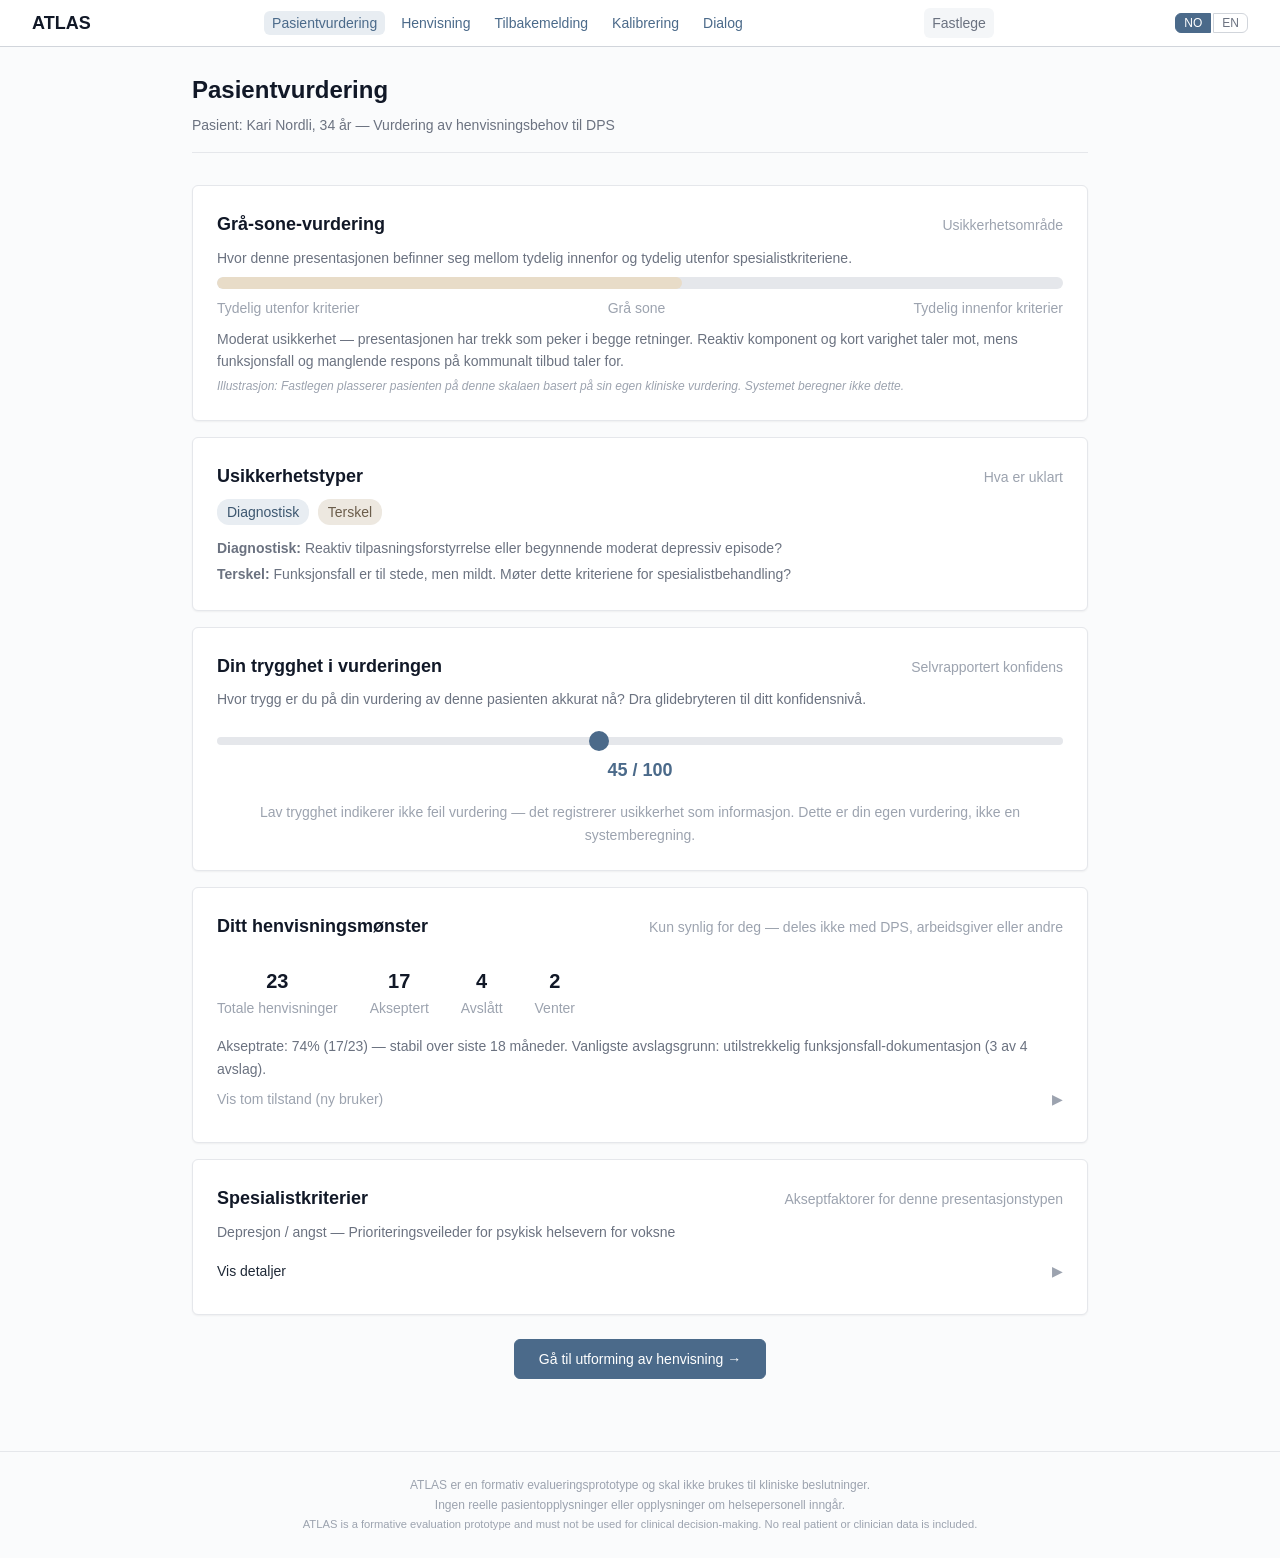
==== commit 1a33821a: "Microcopy fixes: grey-zone data source label, confidence slider framing, privacy assurance - 1A: Add" ====
--- a/gp/1a.html
+++ b/gp/1a.html
@@ -48,6 +48,9 @@
       <p style="font-size: var(--text-sm); color: var(--color-text-secondary); margin-top: var(--space-sm);" data-en="Moderate uncertainty — the presentation has features pointing in both directions. Reactive component and short duration argue against, while functional decline and lack of response to municipal services argue for.">
         Moderat usikkerhet — presentasjonen har trekk som peker i begge retninger. Reaktiv komponent og kort varighet taler mot, mens funksjonsfall og manglende respons på kommunalt tilbud taler for.
       </p>
+      <p style="font-size: 0.75rem; color: var(--color-text-muted); margin-top: var(--space-xs); font-style: italic;" data-en="Illustration: The GP positions the patient on this scale based on their own clinical assessment. The system does not calculate this.">
+        Illustrasjon: Fastlegen plasserer pasienten på denne skalaen basert på sin egen kliniske vurdering. Systemet beregner ikke dette.
+      </p>
     </div>
 
     <!-- Component 2: Uncertainty type flags | DP7 | CUCF D1 | Source: atlas-mockup-specification Screen 1A Row 2 -->
@@ -72,15 +75,15 @@
         <span class="card-title" data-en="Your confidence in the assessment">Din trygghet i vurderingen</span>
         <span class="card-label" data-en="Self-reported confidence">Selvrapportert konfidens</span>
       </div>
-      <p style="font-size: var(--text-sm); color: var(--color-text-secondary); margin-bottom: var(--space-sm);" data-en="How confident are you in your assessment of this patient right now?">
-        Hvor trygg er du på din vurdering av denne pasienten akkurat nå?
+      <p style="font-size: var(--text-sm); color: var(--color-text-secondary); margin-bottom: var(--space-sm);" data-en="How confident are you in your assessment of this patient right now? Drag the slider to your confidence level.">
+        Hvor trygg er du på din vurdering av denne pasienten akkurat nå? Dra glidebryteren til ditt konfidensnivå.
       </p>
       <div class="confidence-slider-container">
         <input type="range" class="confidence-slider" min="0" max="100" value="45">
         <div class="confidence-value">45 / 100</div>
       </div>
-      <p style="font-size: var(--text-sm); color: var(--color-text-muted); text-align: center;" data-en="Low confidence does not indicate a wrong assessment — it records uncertainty as information.">
-        Lav trygghet indikerer ikke feil vurdering — det registrerer usikkerhet som informasjon.
+      <p style="font-size: var(--text-sm); color: var(--color-text-muted); text-align: center;" data-en="Low confidence does not indicate a wrong assessment — it records uncertainty as information. This is your own input, not a system calculation.">
+        Lav trygghet indikerer ikke feil vurdering — det registrerer usikkerhet som informasjon. Dette er din egen vurdering, ikke en systemberegning.
       </p>
     </div>
 
@@ -88,7 +91,7 @@
     <div class="card">
       <div class="card-header">
         <span class="card-title" data-en="Your referral pattern">Ditt henvisningsmønster</span>
-        <span class="card-label" data-en="Only visible to you">Kun synlig for deg</span>
+        <span class="card-label" data-en="Only visible to you — not shared with DPS, employer, or others">Kun synlig for deg — deles ikke med DPS, arbeidsgiver eller andre</span>
       </div>
 
       <!-- Mature data state -->
--- a/css/style.css
+++ b/css/style.css
@@ -550,4 +550,25 @@
   padding: var(--space-xl);
   color: var(--color-text-muted);
   font-size: var(--text-sm);
-  border: 1px dashed var(--color-border+  border: 1px dashed var(--color-border-light);
+  border-radius: var(--border-radius);
+}
+
+/* ── Footer Disclaimer ── */
+.prototype-disclaimer {
+  text-align: center;
+  font-size: 0.75rem;
+  color: var(--color-text-muted);
+  padding: var(--space-lg) var(--space-md);
+  margin-top: var(--space-2xl);
+  border-top: 1px solid var(--color-border-light);
+}
+
+/* ── Responsive ── */
+@media (max-width: 768px) {
+  .page-container { padding: var(--space-md); }
+  .role-cards { flex-direction: column; align-items: center; }
+  .completeness-grid { grid-template-columns: 1fr; }
+  .trend-summary { flex-direction: column; gap: var(--space-md); }
+  .nav-links { display: none; }
+}
